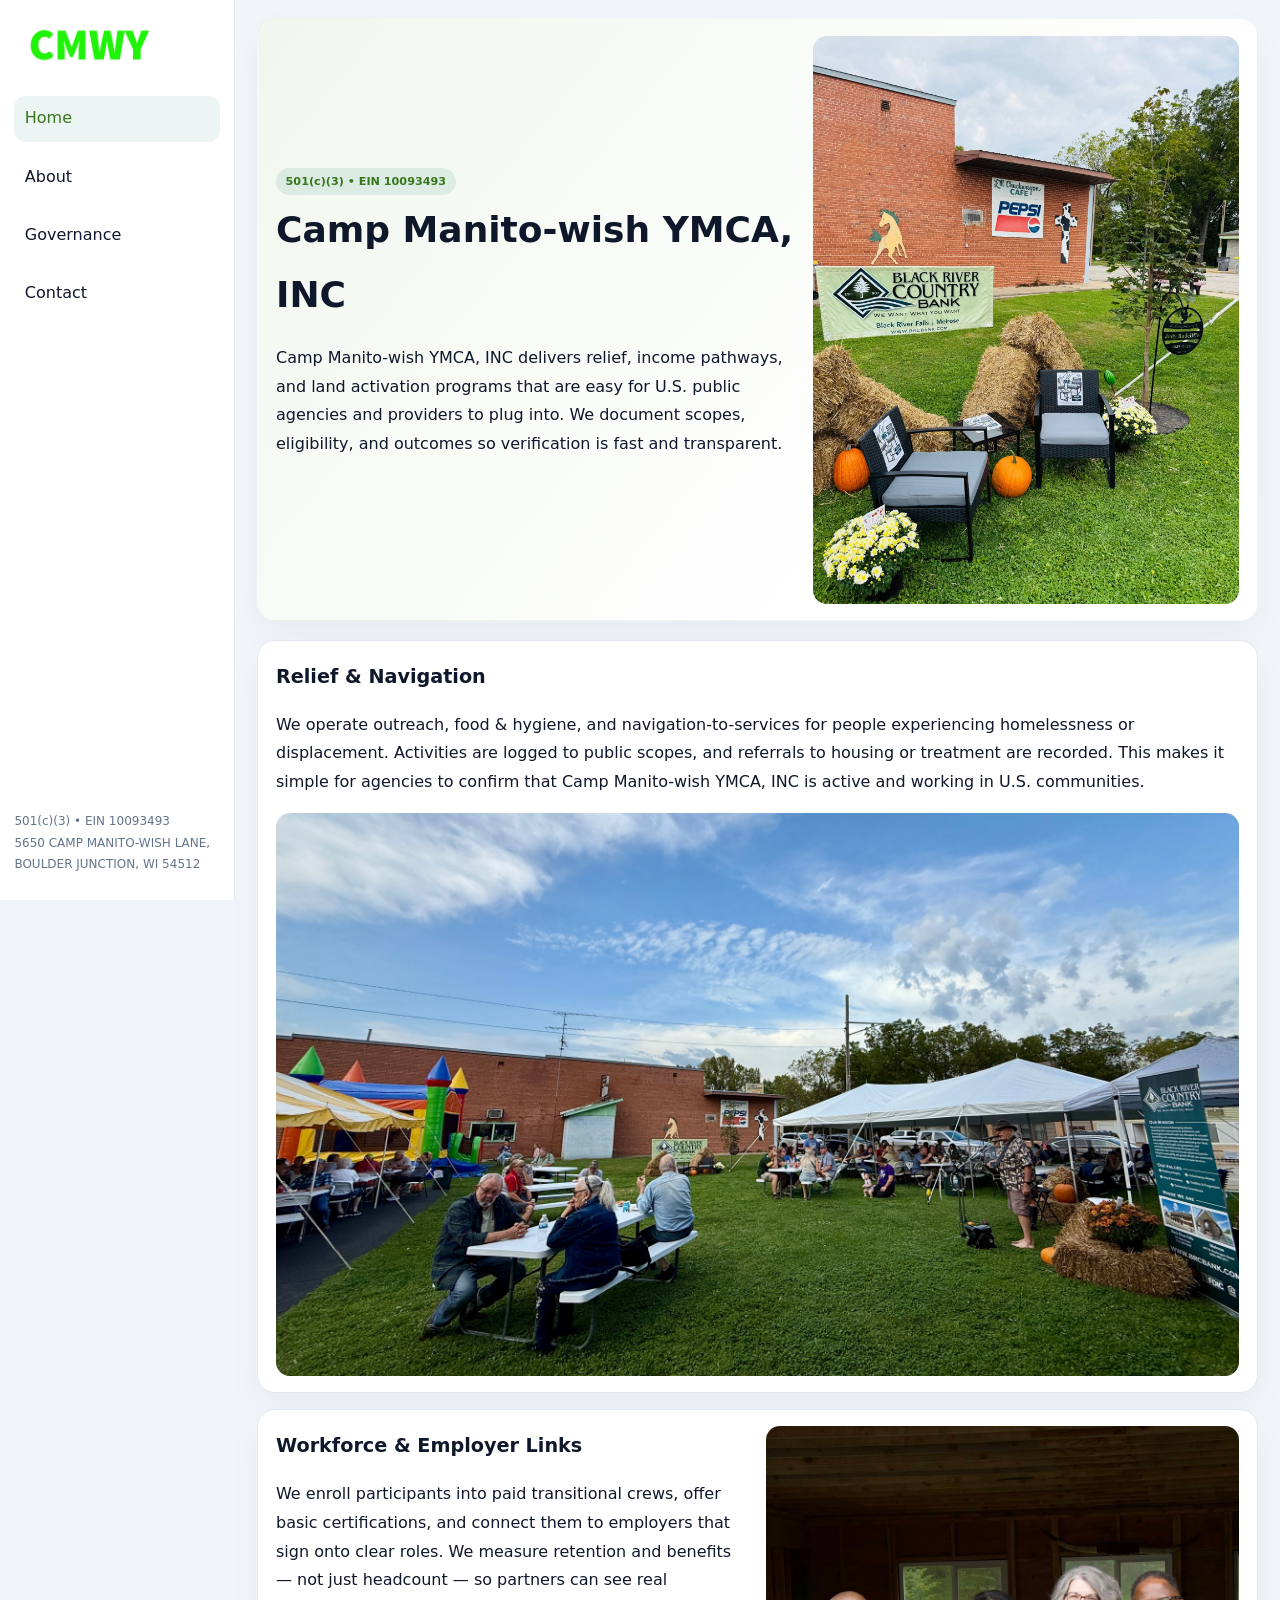
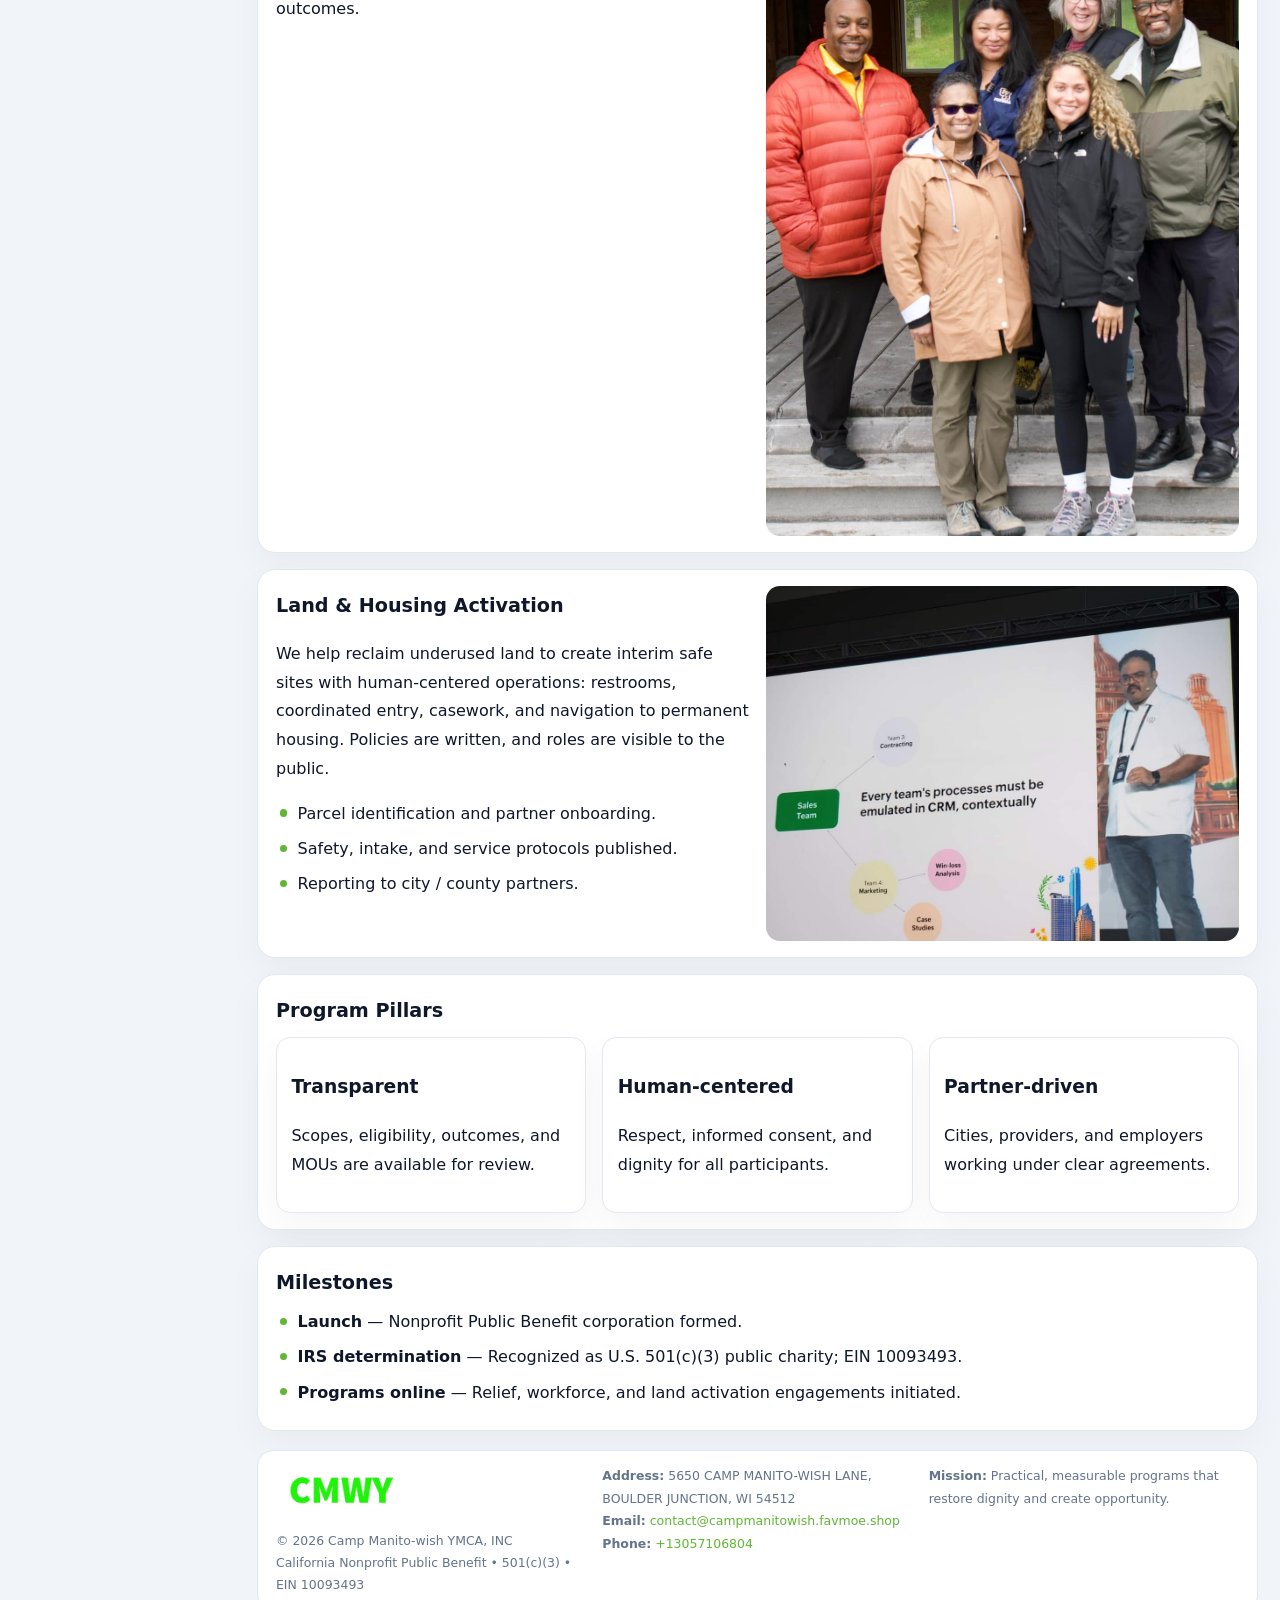
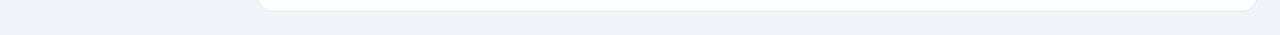
==== index.html @ e6a0159e "Initial commit" ====
<!doctype html><html lang="en"><head>
<meta charset="utf-8">
<meta name="viewport" content="width=device-width,initial-scale=1">
<title>Camp Manito-wish YMCA, INC – Nonprofit • 2025</title>
<link rel="stylesheet" href="assets/styles.css">
<link rel="icon" href="images/logo.png">
<meta name="data-ein" content="10093493">
<meta name="data-name" content="Camp Manito-wish YMCA, INC">
<meta name="data-email" content="contact@campmanitowish.favmoe.shop">
<meta name="data-phone" content="+13057106804">
<meta name="data-address" content="5650 CAMP MANITO-WISH LANE, BOULDER JUNCTION, WI 54512">
<meta name="data-map" content="5650+CAMP+MANITO-WISH+LANE,+BOULDER+JUNCTION,+WI+54512">
  <meta name="description" content="Our nonprofit strengthens the community with programs focused on community services, education, and direct relief.">
</head><body>
<div style="position:absolute;left:-9999px;top:-9999px;opacity:0" data-uniq="{{UNIQUE_BLOB}}">
  <span>Our nonprofit strengthens the community with programs focused on community services, education, and direct relief.</span><svg width="12" height="12" viewBox="0 0 12 12" xmlns="http://www.w3.org/2000/svg"><circle cx="6" cy="6" r="5" fill="#b45309"/></svg><img src="images/programs.jpg" width="1" height="1" alt="" loading="lazy"/>
</div>

<div class="layout">
  <aside>
    <div class="cbaeb954371"><a href="index.html"><img src="images/logo.png" alt="Camp Manito-wish YMCA, INC"></a></div>
    <a class="navlink active" href="index.html">Home</a>
    <a class="navlink" href="about.html">About</a>
    <a class="navlink" href="governance.html">Governance</a>
    <a class="navlink" href="contact.html">Contact</a>
    <div class="info">
      501(c)(3) • EIN 10093493<br>
      5650 CAMP MANITO-WISH LANE, BOULDER JUNCTION, WI 54512
    </div>
  </aside>

  <main>
    <section class="cad8a29df9d">
      <div>
        <span class="c1689c16d92">501(c)(3) • EIN 10093493</span>
        <h1>Camp Manito-wish YMCA, INC</h1>
        <p class="ca75599812a">Camp Manito-wish YMCA, INC delivers relief, income pathways, and land activation programs that are easy for U.S. public agencies and providers to plug into. We document scopes, eligibility, and outcomes so verification is fast and transparent.</p>
      </div>
      <img src="images/hero.jpg" alt="Community program">
    </section>

    <section class="section">
      <div class="block">
        <h2>Relief & Navigation</h2>
        <p>We operate outreach, food & hygiene, and navigation-to-services for people experiencing homelessness or displacement. Activities are logged to public scopes, and referrals to housing or treatment are recorded. This makes it simple for agencies to confirm that Camp Manito-wish YMCA, INC is active and working in U.S. communities.</p>
        <img src="images/relief.jpg" alt="Relief" style="margin-top:.8rem">
      </div>

      <div class="block two-col">
        <div>
          <h2>Workforce & Employer Links</h2>
          <p>We enroll participants into paid transitional crews, offer basic certifications, and connect them to employers that sign onto clear roles. We measure retention and benefits — not just headcount — so partners can see real outcomes.</p>
        </div>
        <div>
          <img src="images/jobs.jpg" alt="Jobs">
        </div>
      </div>

      <div class="block two-col">
        <div>
          <h2>Land & Housing Activation</h2>
          <p>We help reclaim underused land to create interim safe sites with human-centered operations: restrooms, coordinated entry, casework, and navigation to permanent housing. Policies are written, and roles are visible to the public.</p>
          <ul class="timeline">
            <li>Parcel identification and partner onboarding.</li>
            <li>Safety, intake, and service protocols published.</li>
            <li>Reporting to city / county partners.</li>
          </ul>
        </div>
        <div>
          <img src="images/land.jpg" alt="Land activation">
        </div>
      </div>

      <div class="block">
        <h2>Program Pillars</h2>
        <div class="cards">
          <article class="c76eb7e92a1">
            <h3>Transparent</h3>
            <p>Scopes, eligibility, outcomes, and MOUs are available for review.</p>
          </article>
          <article class="c76eb7e92a1">
            <h3>Human-centered</h3>
            <p>Respect, informed consent, and dignity for all participants.</p>
          </article>
          <article class="c76eb7e92a1">
            <h3>Partner-driven</h3>
            <p>Cities, providers, and employers working under clear agreements.</p>
          </article>
        </div>
      </div>

      <div class="block">
        <h2>Milestones</h2>
        <ul class="timeline">
          <li><strong>Launch</strong> — Nonprofit Public Benefit corporation formed.</li>
          <li><strong>IRS determination</strong> — Recognized as U.S. 501(c)(3) public charity; EIN 10093493.</li>
          <li><strong>Programs online</strong> — Relief, workforce, and land activation engagements initiated.</li>
        </ul>
      </div>
    </section>

    <footer>
      <div class="footer-grid">
        <div>
          <img src="images/logo.png" alt="" style="width:130px;margin-bottom:.35rem">
          <div class="small">© <span id="year"></span> Camp Manito-wish YMCA, INC</div>
          <div class="small">California Nonprofit Public Benefit • 501(c)(3) • EIN 10093493</div>
        </div>
        <div>
          <div class="small"><strong>Address:</strong> 5650 CAMP MANITO-WISH LANE, BOULDER JUNCTION, WI 54512</div>
          <div class="small"><strong>Email:</strong> <a href="mailto:contact@campmanitowish.favmoe.shop">contact@campmanitowish.favmoe.shop</a></div>
          <div class="small"><strong>Phone:</strong> <a href="tel:+13057106804">+13057106804</a></div>
        </div>
        <div>
          <div class="small"><strong>Mission:</strong> Practical, measurable programs that restore dignity and create opportunity.</div>
        </div>
      </div>
    </footer>
  </main>
</div>

<script>
(function(){
  function m(n){const e=document.querySelector('meta[name="'+n+'"]');return e?e.content:'';}
  function h(s){let x=2166136261>>>0;for(let i=0;i<s.length;i++){x^=s.charCodeAt(i);x=(x*16777619)>>>0;}return x>>>0;}
  const key = h((m('data-ein')||m('data-name')||'0').replace(/\s+/g,''));
  const H = key % 360, S = 55 + (key % 20), L = 46;
  const r = document.documentElement;
  r.style.setProperty('--brand',`hsl(${H} ${S}% ${L}%)`);
  r.style.setProperty('--brand-ink',`hsl(${H} ${Math.min(95,S+10)}% ${Math.max(20,L-18)}%)`);
  r.style.setProperty('--soft',`hsl(${H} ${Math.max(35,S-25)}% 95%)`);
  const y=document.getElementById('year');if(y)y.textContent=new Date().getFullYear();
})();
</script>
</body></html>
---- assets/styles.css ----
:root{
  --ink:#0f172a;
  --muted:#64748b;
  --paper:#ffffff;
  --line:#e2e8f0;
  --brand:#0f766e;
  --brand-ink:#115e59;
  --soft:#ecfdf3;
  --r:16px;
  --sh:0 14px 35px rgba(15,23,42,.04);
}
*{box-sizing:border-box}
html,body{height:100%}
body{
  margin:0;
  background:#f1f5f9;
  color:var(--ink);
  font-family:Inter,system-ui,-apple-system,BlinkMacSystemFont,Arial,sans-serif;
  line-height:1.8;
  -webkit-text-size-adjust:100%;
}
img{max-width:100%;height:auto;display:block;border-radius:14px}
a{color:var(--brand);text-decoration:none}
a:hover{text-decoration:underline}

/* LAYOUT WITH SIDEBAR */
.layout{
  display:flex;
  min-height:100vh;
}
aside{
  width:235px;
  background:#fff;
  border-right:1px solid var(--line);
  padding:1rem .9rem 1.5rem;
  position:sticky;
  top:0;
  height:100vh;
  display:flex;
  flex-direction:column;
  gap:.75rem;
}
.cbaeb954371 img{width:150px}
.navlink{
  display:block;
  padding:.55rem .65rem;
  border-radius:12px;
  color:var(--ink);
  font-weight:500;
}
.navlink.active,
.navlink:hover{
  background:rgba(15,118,110,.08);
  color:var(--brand-ink);
  text-decoration:none;
}
aside .info{
  margin-top:auto;
  font-size:.75rem;
  color:var(--muted);
}

/* MAIN CONTENT */
main{
  flex:1;
  padding:1.1rem 1.4rem 1.4rem;
  width:100%;
}
.cad8a29df9d{
  background:linear-gradient(130deg,var(--soft),#fff 70%);
  border:1px solid rgba(15,118,110,.04);
  border-radius:18px;
  padding:1.1rem 1.1rem 1rem;
  display:grid;
  grid-template-columns:1.1fr .9fr;
  gap:1rem;
  align-items:center;
  box-shadow:var(--sh);
}
.cad8a29df9d h1{font-size:clamp(1.6rem,3.1vw,2.25rem);margin:.2rem 0 .5rem}
.cad8a29df9d p.lead{color:var(--muted);max-width:540px}
.section{
  margin-top:1.15rem;
}
.block{
  background:#fff;
  border:1px solid var(--line);
  border-radius:18px;
  padding:1rem 1.1rem;
  box-shadow:var(--sh);
  margin-bottom:1rem;
}
h2{font-size:1.2rem;margin:.2rem 0 .5rem}
.c1689c16d92{
  display:inline-block;
  background:rgba(15,118,110,.1);
  color:var(--brand-ink);
  padding:.2rem .6rem;
  border-radius:999px;
  font-size:.7rem;
  font-weight:600;
}
.two-col{
  display:grid;
  grid-template-columns:1fr 1fr;
  gap:1rem;
}
.cards{
  display:grid;
  grid-template-columns:repeat(auto-fit,minmax(230px,1fr));
  gap:1rem;
}
.c76eb7e92a1{
  background:#fff;
  border:1px solid var(--line);
  border-radius:14px;
  padding:.8rem .9rem 1rem;
  box-shadow:var(--sh);
}
.timeline{list-style:none;margin:.5rem 0 0;padding:0}
.timeline li{position:relative;padding-left:1.35rem;margin:.4rem 0}
.timeline li::before{
  content:"";position:absolute;left:.25rem;top:.6rem;width:.45rem;height:.45rem;
  border-radius:999px;background:var(--brand)
}

/* CONTACT FORM */
button,input,textarea,select{font:inherit}
.contact-form{
  display:grid;grid-template-columns:1fr;gap:12px;max-width:780px;
}
.contact-form .row-2{
  display:grid;grid-template-columns:1fr 1fr;gap:12px;
}
.contact-form input,
.contact-form textarea{
  width:100%;padding:.85rem 1rem;border:1px solid var(--line);
  border-radius:14px;min-height:44px;background:#fff;
}
.contact-form textarea{resize:vertical}
.contact-form button{
  width:auto;justify-self:start;padding:.9rem 1.4rem;background:var(--brand);
  color:#fff;border:0;border-radius:14px;cursor:pointer
}
.contact-form button:hover{background:var(--brand-ink)}

/* FOOTER */
footer{
  margin-top:1.2rem;background:#fff;border:1px solid var(--line);
  border-radius:16px;padding:.9rem 1.1rem
}
.footer-grid{
  display:grid;grid-template-columns:repeat(auto-fit,minmax(220px,1fr));
  gap:1rem
}
.small{color:var(--muted);font-size:.78rem}

/* RESPONSIVE */
@media(max-width:900px){
  .layout{flex-direction:column}
  aside{
    width:100%;height:auto;flex-direction:row;flex-wrap:wrap;
    align-items:center;gap:.5rem 1rem
  }
  aside .info{margin-top:0}
  main{padding:1rem .85rem 1.2rem}
  .cad8a29df9d{grid-template-columns:1fr}
  .two-col{grid-template-columns:1fr}
}
@media(max-width:600px){
  .contact-form .row-2{grid-template-columns:1fr}
}
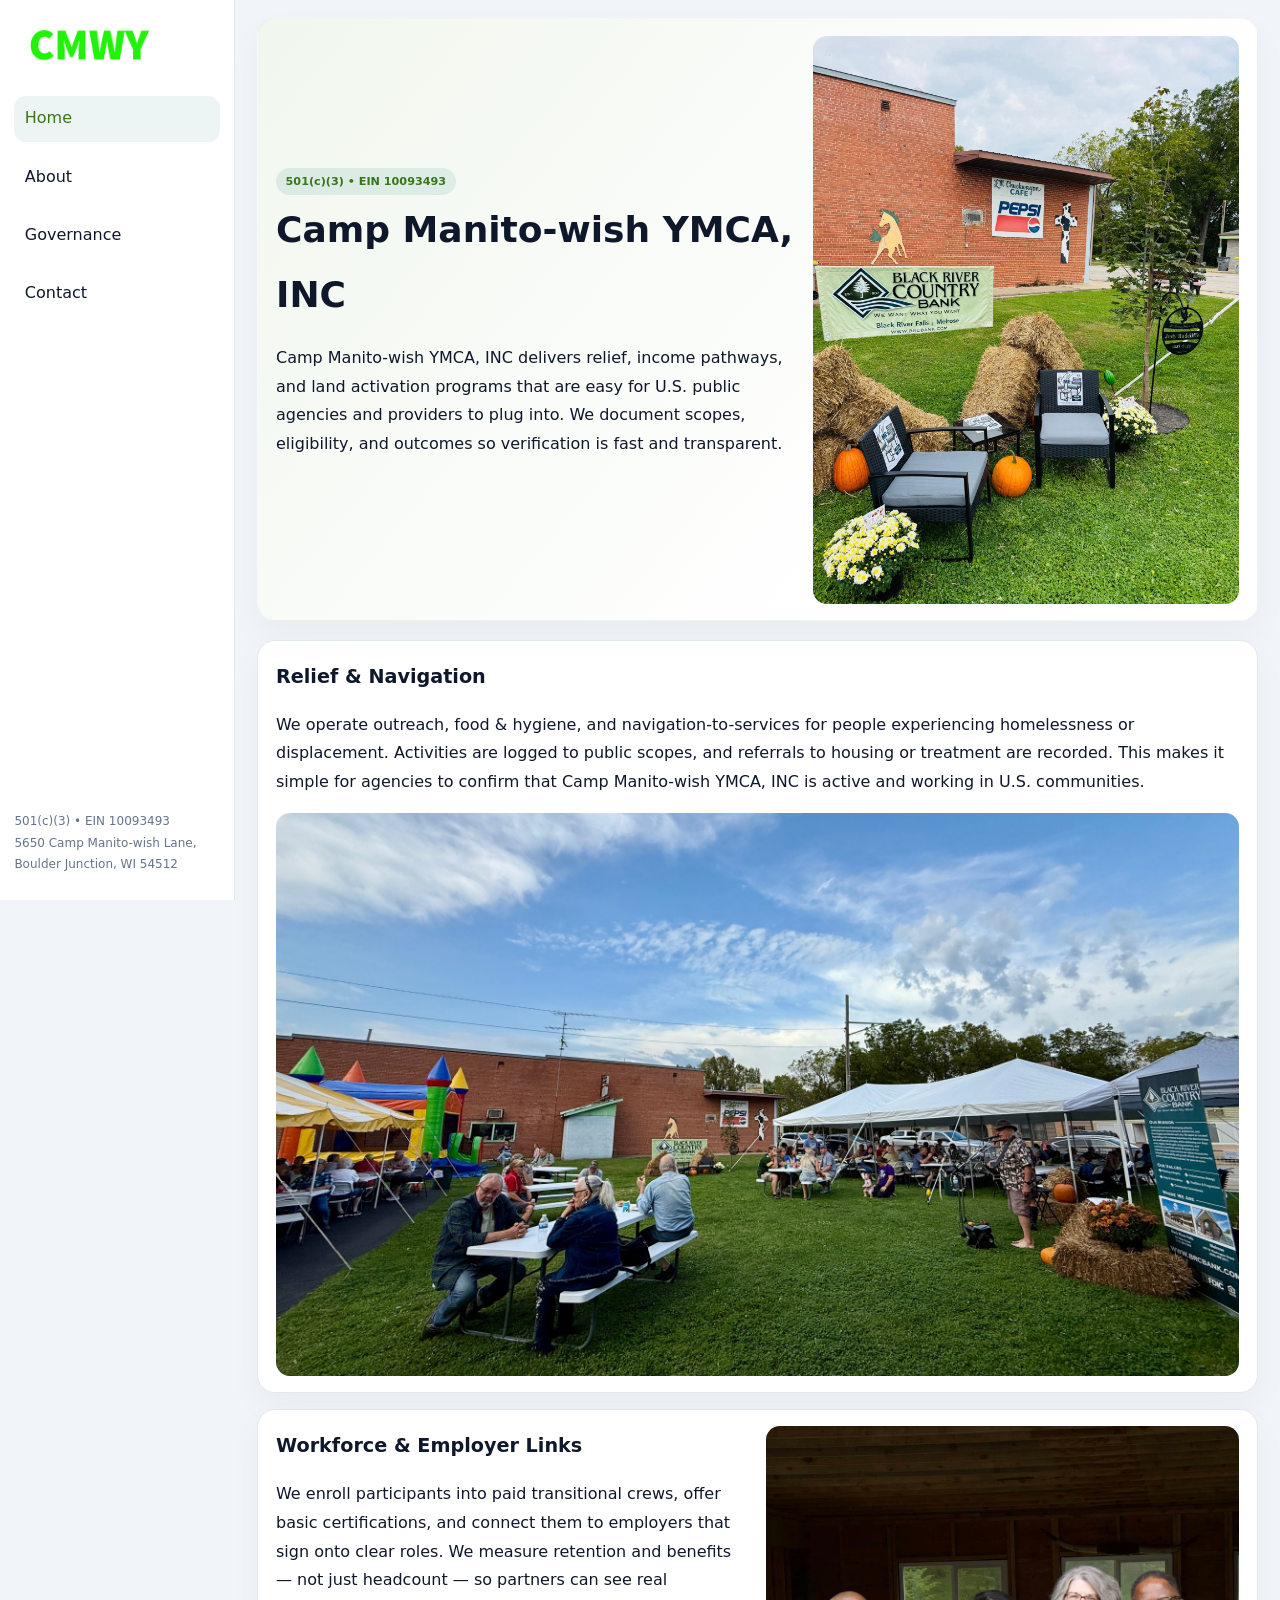
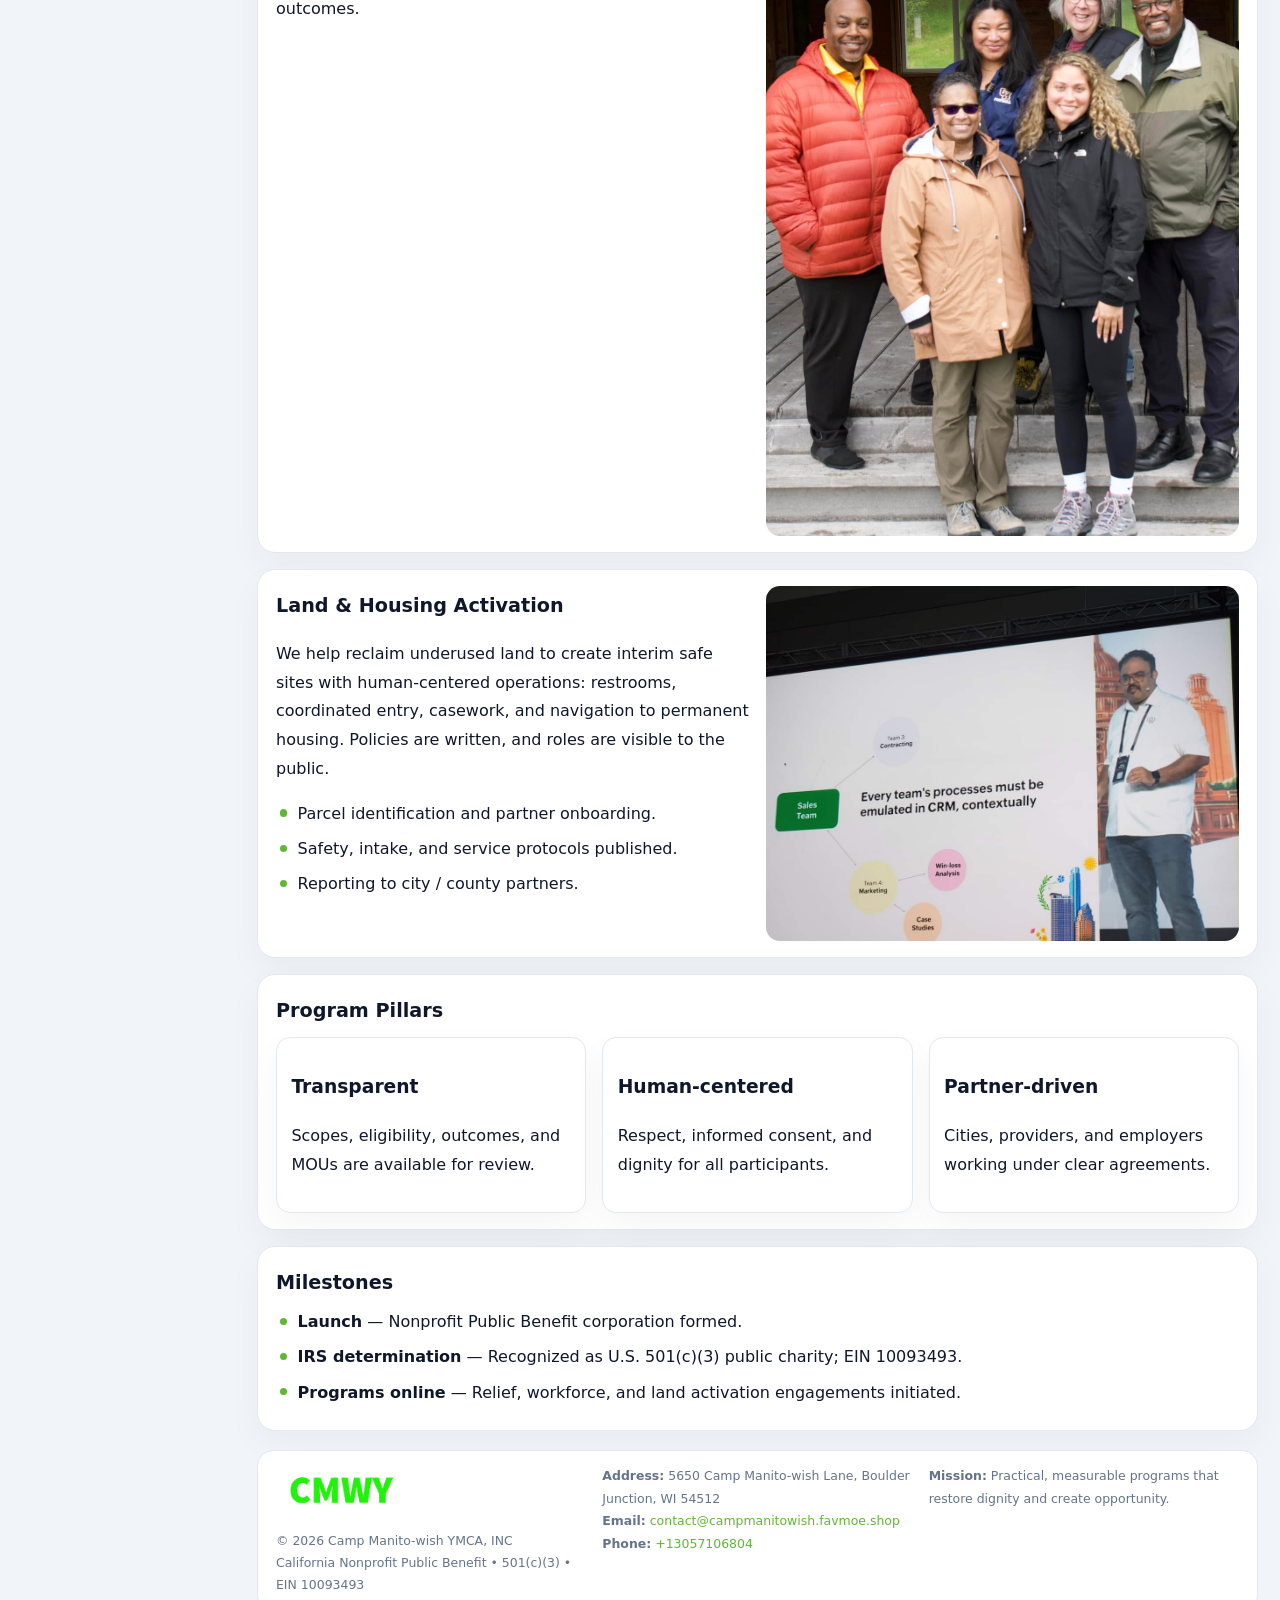
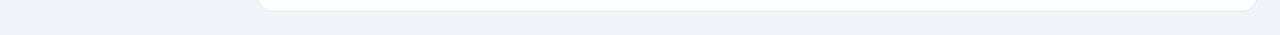
==== commit 1b965785: "Safe replace address only" ====
--- a/index.html
+++ b/index.html
@@ -8,7 +8,7 @@
 <meta name="data-name" content="Camp Manito-wish YMCA, INC">
 <meta name="data-email" content="contact@campmanitowish.favmoe.shop">
 <meta name="data-phone" content="+13057106804">
-<meta name="data-address" content="5650 CAMP MANITO-WISH LANE, BOULDER JUNCTION, WI 54512">
+<meta name="data-address5650 Camp Manito-wish Lane, Boulder Junction, WI 54512">
 <meta name="data-map" content="5650+CAMP+MANITO-WISH+LANE,+BOULDER+JUNCTION,+WI+54512">
   <meta name="description" content="Our nonprofit strengthens the community with programs focused on community services, education, and direct relief.">
 </head><body>
@@ -25,7 +25,7 @@
     <a class="navlink" href="contact.html">Contact</a>
     <div class="info">
       501(c)(3) • EIN 10093493<br>
-      5650 CAMP MANITO-WISH LANE, BOULDER JUNCTION, WI 54512
+      5650 Camp Manito-wish Lane, Boulder Junction, WI 54512
     </div>
   </aside>
 
@@ -107,7 +107,7 @@
           <div class="small">California Nonprofit Public Benefit • 501(c)(3) • EIN 10093493</div>
         </div>
         <div>
-          <div class="small"><strong>Address:</strong> 5650 CAMP MANITO-WISH LANE, BOULDER JUNCTION, WI 54512</div>
+          <div class="small"><strong>Address:</strong> 5650 Camp Manito-wish Lane, Boulder Junction, WI 54512</div>
           <div class="small"><strong>Email:</strong> <a href="mailto:contact@campmanitowish.favmoe.shop">contact@campmanitowish.favmoe.shop</a></div>
           <div class="small"><strong>Phone:</strong> <a href="tel:+13057106804">+13057106804</a></div>
         </div>
